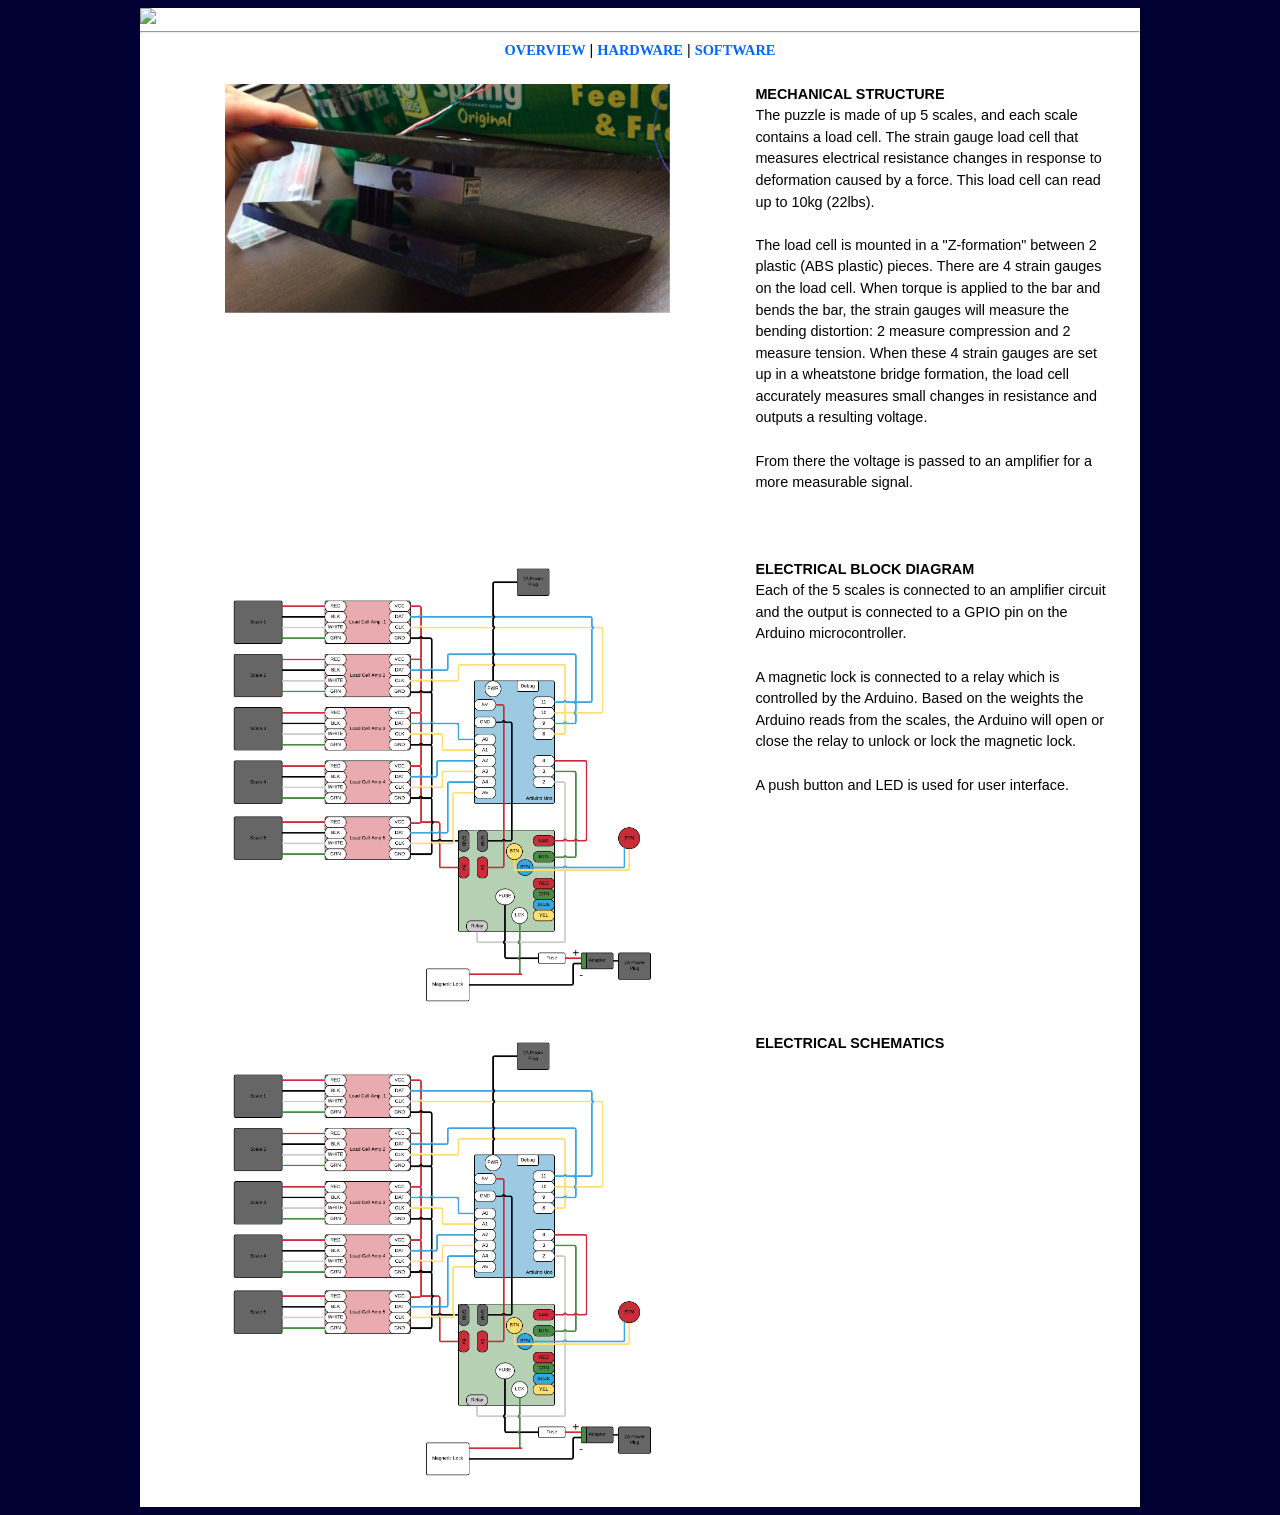
==== weightPuzzle/weightPuzzle/hardware.html @ b942857f "Add website folder and begin creating website" ====
<html>
<head>

<title> Weight Puzzle, September 2015</title>

<link rel="stylesheet" type="text/css" href="mystyles.css">


</head>

<body>
<style1>
<table width="1000" border="0" align="center" cellpadding="0" cellspacing="0" bordercolor="#cccccc">

  <tr>
    <td align="left" colspan=3 >
      <img src="photos/Heading.jpg">
    </td>
  </tr>

  <tr>
    <td colspan=3>
      <hr>
    </td>
  </tr>

  <tr>
    <td align="center" font size="0.9em" colspan=3>
	     <a href="index.html">OVERVIEW</a>
	     | <a href="hardware.html">HARDWARE</a>	
	     | <a href="software.html">SOFTWARE</a>	

        <br>
        <br>
    </td>
  </tr>


  <tr>

    <td align="center" valign="top" width="520">
      <img src="photos/strainGauge01.png" width="445">

    <br>
    <br>
    <br>
    <br>

    </td>

    <td valign="top">
      <b>MECHANICAL STRUCTURE</b>
      <br>
      The puzzle is made of up 5 scales, and each scale contains a load cell. The strain gauge load cell that measures electrical resistance changes in response to deformation caused by a force. This load cell can read up to 10kg (22lbs).
      <br>
      <br>
      The load cell is mounted in a "Z-formation" between 2 plastic (ABS plastic) pieces. There are 4 strain gauges on the load cell. When torque is applied to the bar and bends the bar, the strain gauges will measure the bending distortion: 2 measure compression and 2 measure tension. When these 4 strain gauges are set up in a wheatstone bridge formation, the load cell accurately measures small changes in resistance and outputs a resulting voltage.
      <br>
      <br>
      From there the voltage is passed to an amplifier for a more measurable signal.
      <br>
      <br>
      <br>
      <br>
    </td>
    <td width="25">
    </td>
  </tr>  



  <tr>
  	<td align="center">
    	<img src="photos/weightPuzzleBlockDiagram.png" width="445">
    	<br>
    	<br>
  	</td>

    <td width="300" valign="top">
    	<b>ELECTRICAL BLOCK DIAGRAM</b>
      <br>
      Each of the 5 scales is connected to an amplifier circuit and the output is connected to a GPIO pin on the Arduino microcontroller.
      <br>
      <br>
      A magnetic lock is connected to a relay which is controlled by the Arduino. Based on the weights the Arduino reads from the scales, the Arduino will open or close the relay to unlock or lock the magnetic lock.
      <br>
      <br>
      A push button and LED is used for user interface.
    </td>

    <td width="25">
    </td>
  </tr>
  
  <tr>
    <td align="center">
      <img src="photos/weightPuzzleBlockDiagram.png" width="445">
      <br>
      <br>
    </td>

    <td width="300" valign="top">
      <b>ELECTRICAL SCHEMATICS</b>
      
    </td>

    <td width="25">
    </td>
  </tr>  


  

</style1>


</body>

</html>
---- weightPuzzle/weightPuzzle/mystyles.css ----
style1 {
	font-family: arial, sans-serif;
	font-size: 0.9em;
	text-align: justify;
	line-height: 2em;
	color: #000000; }

body {
	background-color: #000033;}


table {
	background-color: #ffffff;}
td {
	font-family: arial, sans-serif;
	font-size: 0.9em;
	line-height: 1.5em;
	color: #000000;}

    
a:link {font-family: verdana; COLOR: #0066ff; TEXT-DECORATION: none; font-weight: bold}
a:visited {font-family: verdana; COLOR: #3366ff; TEXT-DECORATION: none; font-weight: bold}
a:hover {font-family: verdana; COLOR: #3399ff; TEXT-DECORATION: none; font-weight: bold}
a:active {font-family: verdana; COLOR: #0033ff; TEXT-DECORATION: none; font-weight: bold}

a.inside:link {font-family: verdana; COLOR: #cc0000; TEXT-DECORATION: none; font-weight: bold}
a.inside:visited {font-family: verdana; COLOR: #cc0000; TEXT-DECORATION: none; font-weight: bold}
a.inside:hover {font-family: verdana; COLOR: #ff3300; TEXT-DECORATION: none; font-weight: bold}
a.inside:active {font-family: verdana; COLOR: #cc0000; TEXT-DECORATION: none; font-weight: bold}

a.inside2:link {font-family: verdana; COLOR: #ffff66; TEXT-DECORATION: none; font-weight: bold}
a.inside2:visited {font-family: verdana; COLOR: #ffcc00; TEXT-DECORATION: none; font-weight: bold}
a.inside2:hover {font-family: verdana; COLOR: #ff9900; TEXT-DECORATION: none; font-weight: bold}
a.inside2:active {font-family: verdana; COLOR: #ff3300; TEXT-DECORATION: none; font-weight: bold}

.hiddenDiv {display:none;}
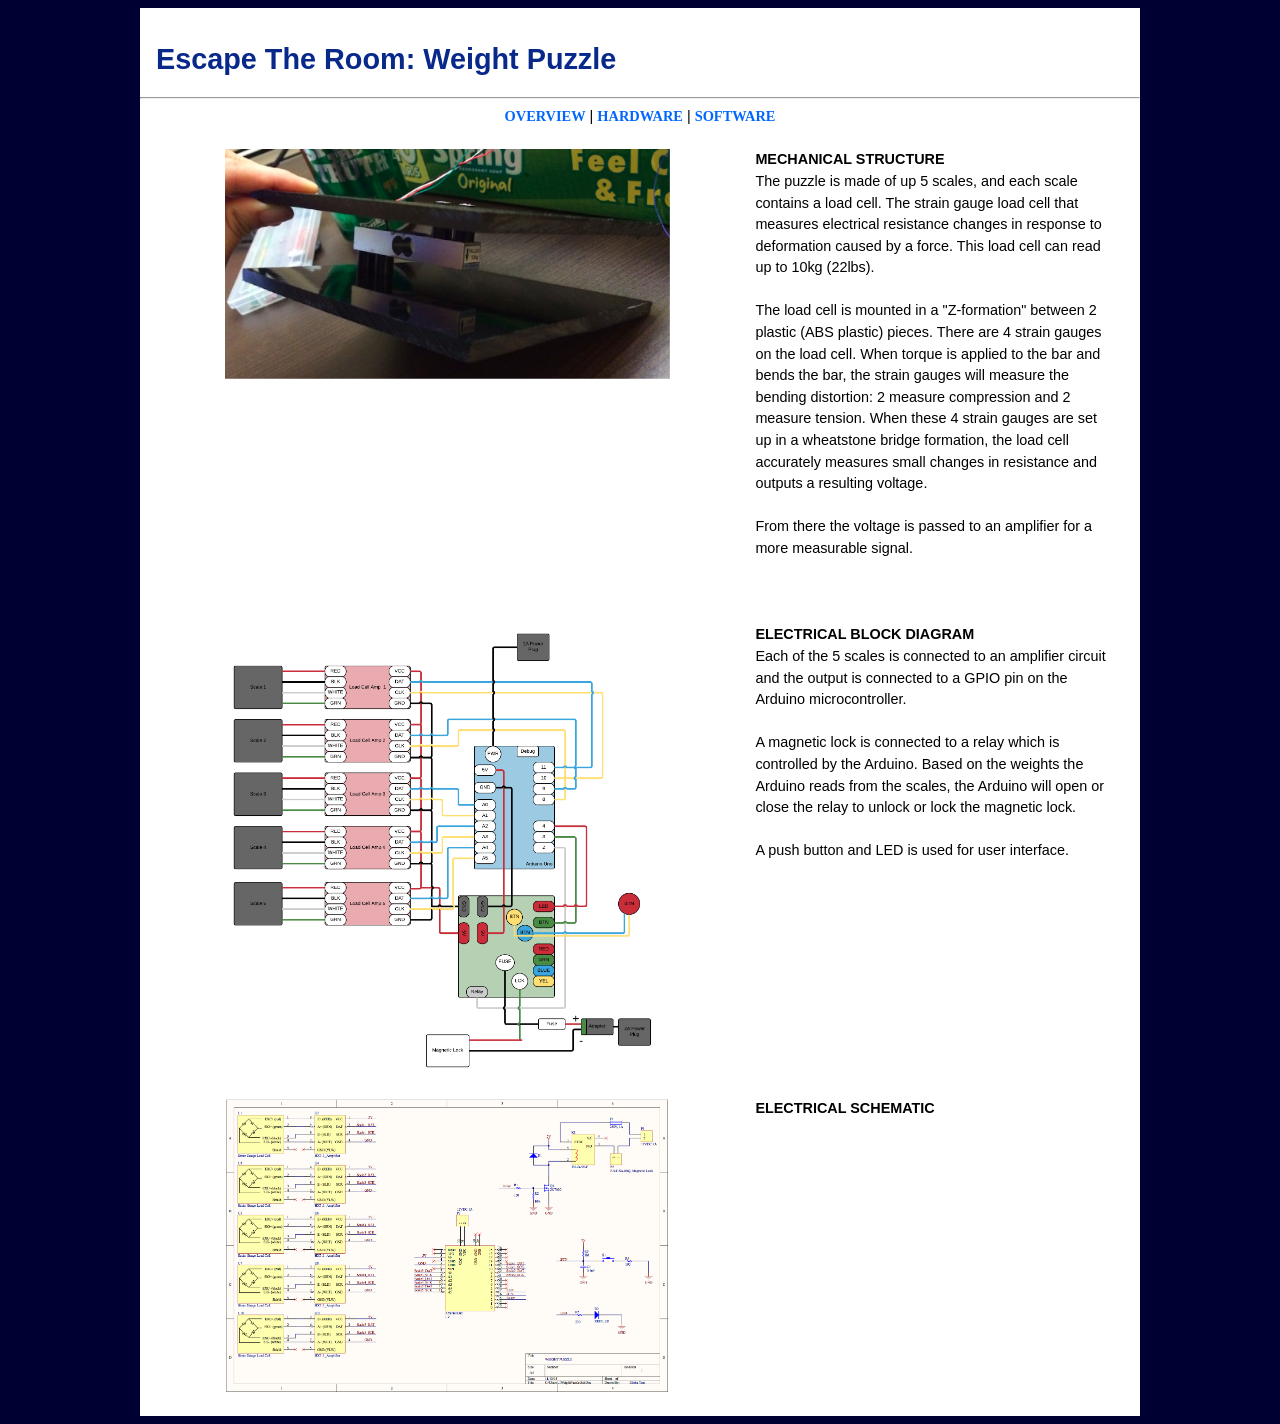
==== commit 307c723a: "Update weightPuzzle website. This version was uploaded on awardspace" ====
--- a/weightPuzzle/weightPuzzle/hardware.html
+++ b/weightPuzzle/weightPuzzle/hardware.html
@@ -1,7 +1,7 @@
 <html>
 <head>
 
-<title> Weight Puzzle, September 2015</title>
+<title>Weight Puzzle, September 2015</title>
 
 <link rel="stylesheet" type="text/css" href="mystyles.css">
 
@@ -14,7 +14,9 @@
 
   <tr>
     <td align="left" colspan=3 >
-      <img src="photos/Heading.jpg">
+      <br>
+      <h1 style="color:#08298A">&nbsp&nbspEscape The Room: Weight Puzzle</h1>
+      <!--<img src="photos/Heading.jpg"> -->
     </td>
   </tr>
 
@@ -71,7 +73,7 @@
 
   <tr>
   	<td align="center">
-    	<img src="photos/weightPuzzleBlockDiagram.png" width="445">
+    	<a href="photos/weightPuzzleBlockDiagram.png"><img src="photos/weightPuzzleBlockDiagram.png" width="445"></a>
     	<br>
     	<br>
   	</td>
@@ -94,13 +96,13 @@
   
   <tr>
     <td align="center">
-      <img src="photos/weightPuzzleBlockDiagram.png" width="445">
+      <a href="photos/WeightPuzzleSchematic.png"><img src="photos/WeightPuzzleSchematic.png" width="445"> </a>
       <br>
       <br>
     </td>
 
     <td width="300" valign="top">
-      <b>ELECTRICAL SCHEMATICS</b>
+      <b>ELECTRICAL SCHEMATIC</b>
       
     </td>
 
